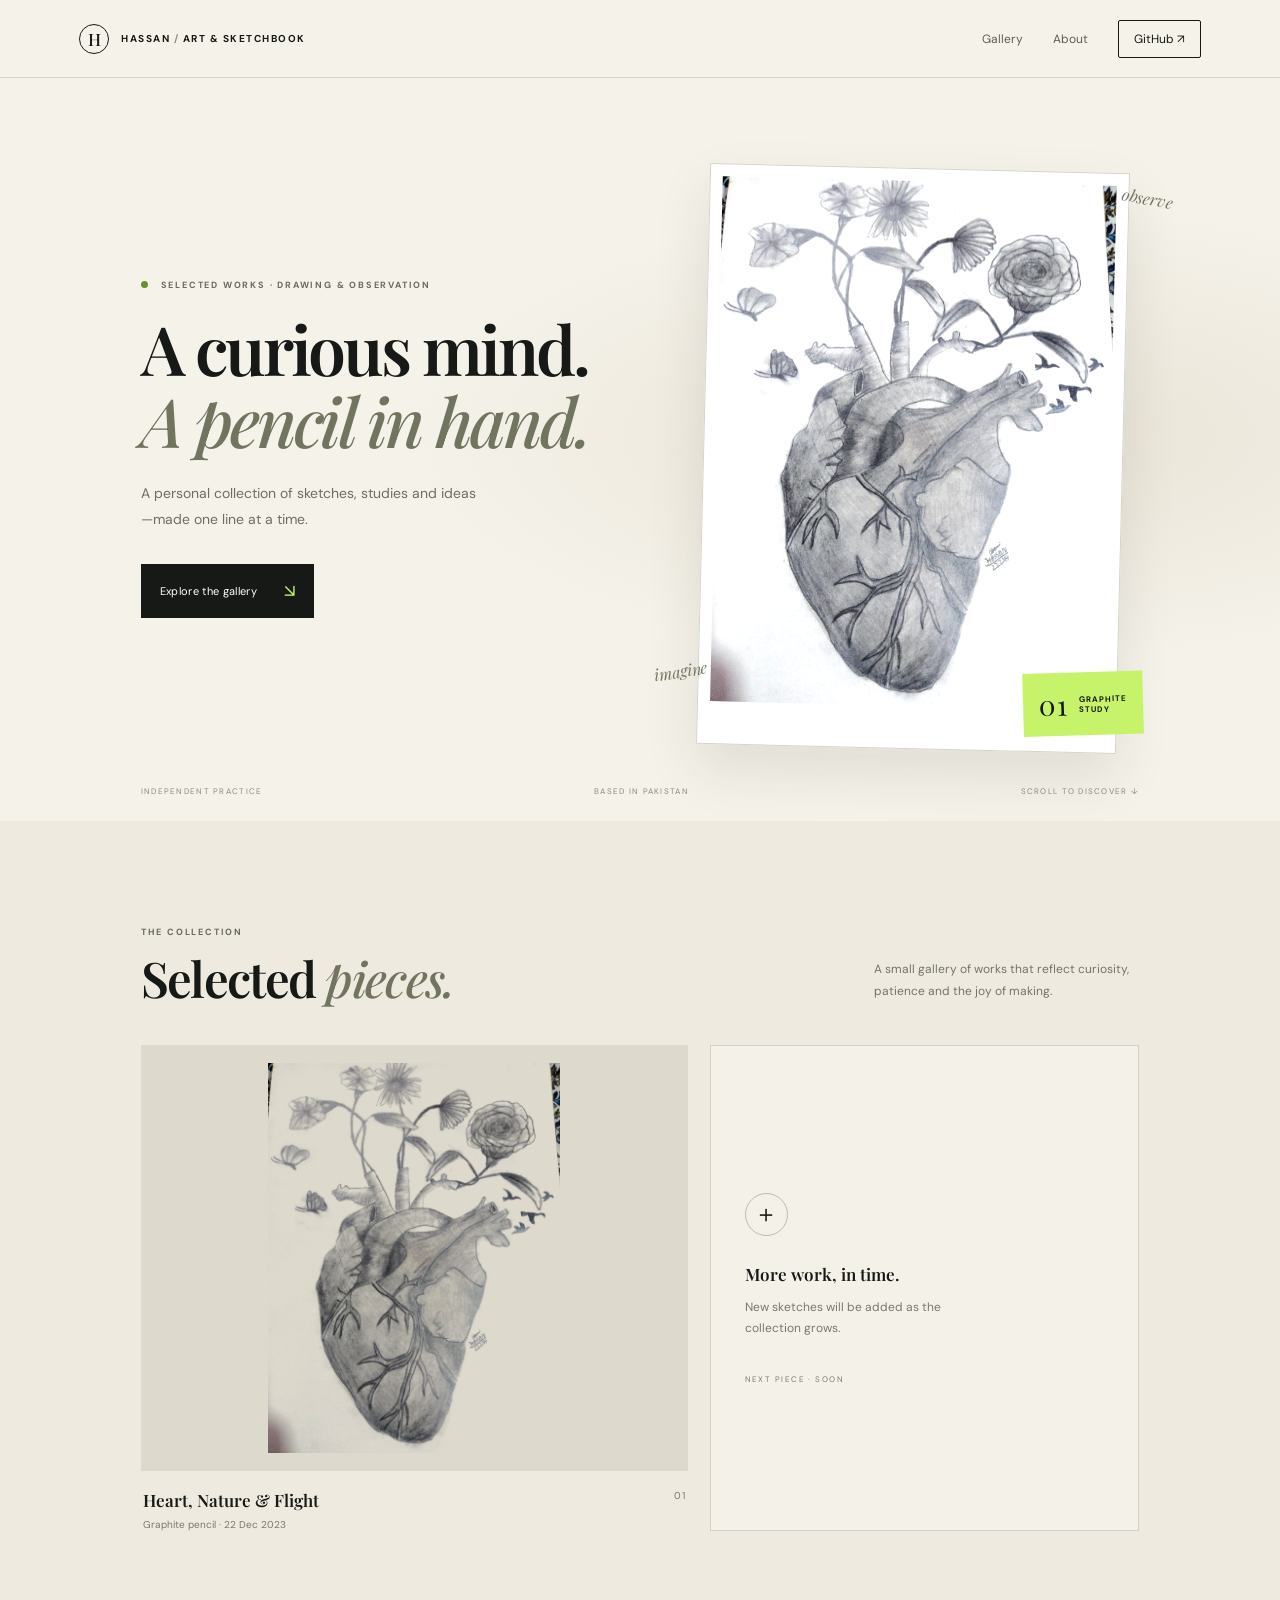
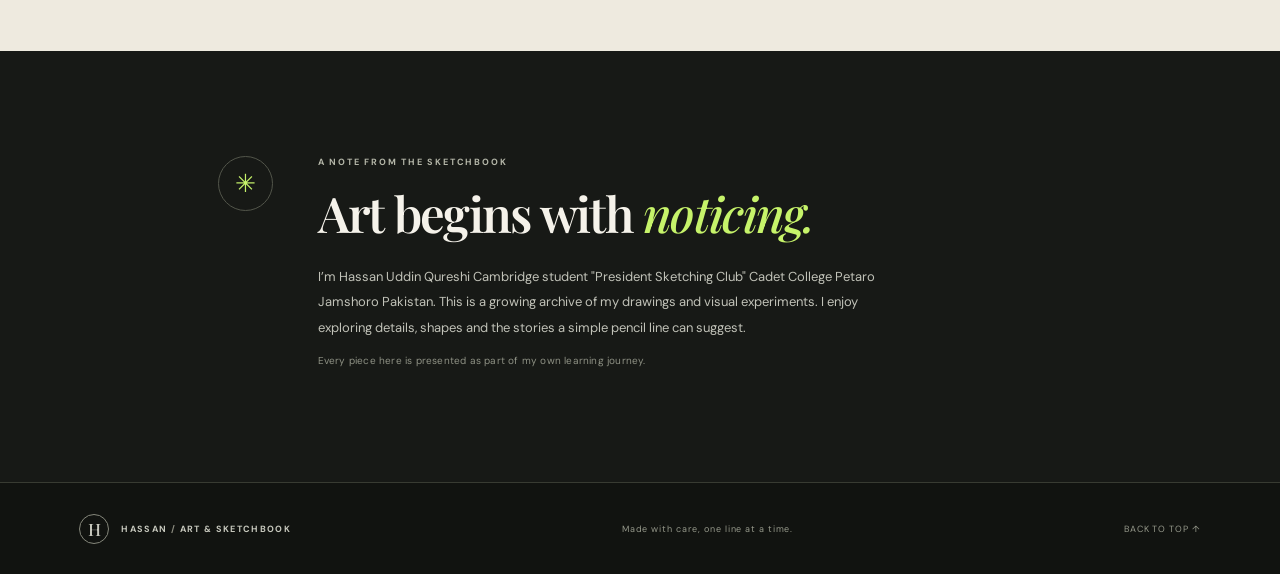
==== index.html @ 7239edcf "Update index.html" ====
<!doctype html>
<html lang="en">
<head>
  <meta charset="utf-8">
  <meta name="viewport" content="width=device-width, initial-scale=1">
  <meta name="theme-color" content="#171916">
  <meta name="description" content="A selected gallery of drawings and visual studies by Hassan Uddin Qureshi.">
  <title>Hassan Uddin Qureshi — Art & Sketchbook</title>
  <link rel="preconnect" href="https://fonts.googleapis.com">
  <link rel="preconnect" href="https://fonts.gstatic.com" crossorigin>
  <link href="https://fonts.googleapis.com/css2?family=DM+Sans:wght@400;500;600;700&family=Playfair+Display:wght@500;600;700&display=swap" rel="stylesheet">
  <link rel="stylesheet" href="style.css">
</head>
<body>
  <header class="topbar">
    <a class="brand" href="#home" aria-label="Hassan Art home"><span class="brand-mark">H</span><span>HASSAN <i> / </i> ART & SKETCHBOOK</span></a>
    <nav><a href="#gallery">Gallery</a><a href="#about">About</a><a class="nav-cta" href="https://github.com/" target="_blank" rel="noreferrer">GitHub ↗</a></nav>
  </header>

  <main id="home">
    <section class="hero">
      <div class="hero-copy">
        <p class="eyebrow"><span class="dot"></span> SELECTED WORKS · DRAWING & OBSERVATION</p>
        <h1>A curious mind.<br><em>A pencil in hand.</em></h1>
        <p class="hero-text">A personal collection of sketches, studies and ideas—made one line at a time.</p>
        <a class="primary-link" href="#gallery">Explore the gallery <span>↘</span></a>
      </div>
      <div class="hero-art" aria-label="Featured pencil artwork">
        <div class="art-frame"><img src="anatomical-heart-floral-study.jpg" alt="Graphite drawing of an anatomical heart surrounded by flowers, butterflies and birds"></div>
        <div class="art-stamp"><span>01</span><span>GRAPHITE<br>STUDY</span></div>
        <span class="scribble scribble-one">observe</span><span class="scribble scribble-two">imagine</span>
      </div>
      <div class="hero-foot"><span>INDEPENDENT PRACTICE</span><span>BASED IN PAKISTAN</span><span>SCROLL TO DISCOVER ↓</span></div>
    </section>

    <section class="gallery-section" id="gallery">
      <div class="section-heading"><div><p class="eyebrow">THE COLLECTION</p><h2>Selected <em>pieces.</em></h2></div><p class="section-note">A small gallery of works that reflect curiosity, patience and the joy of making.</p></div>
      <div class="gallery-grid">
        <button class="art-card featured" data-image="./anatomical-heart-floral-study.jpg" data-title="Heart, Nature & Flight" data-meta="Graphite pencil · 22 December 2023" aria-label="Open Heart, Nature and Flight artwork">
          <span class="card-image"><img src="./anatomical-heart-floral-study.jpg" alt="Anatomical heart with flowers, butterflies and birds, drawn in graphite"><span class="view-mark">↗</span></span>
          <span class="card-caption"><span><strong>Heart, Nature & Flight</strong><small>Graphite pencil · 22 Dec 2023</small></span><span class="card-number">01</span></span>
        </button>
        <div class="coming-card"><span class="plus">＋</span><strong>More work, in time.</strong><p>New sketches will be added as the collection grows.</p><span class="coming-label">NEXT PIECE · SOON</span></div>
      </div>
    </section>

    <section class="about-section" id="about">
      <div class="about-symbol">✳</div>
      <div><p class="eyebrow">A NOTE FROM THE SKETCHBOOK</p><h2>Art begins with <em>noticing.</em></h2><p class="about-text">I’m Hassan Uddin Qureshi Cambridge student "President Sketching Club" Cadet College Petaro Jamshoro Pakistan. This is a growing archive of my drawings and visual experiments. I enjoy exploring details, shapes and the stories a simple pencil line can suggest.</p><p class="about-small">Every piece here is presented as part of my own learning journey.</p></div>
    </section>
  </main>

  <footer><a class="brand footer-brand" href="#home"><span class="brand-mark">H</span><span>HASSAN <i> / </i> ART & SKETCHBOOK</span></a><span>Made with care, one line at a time.</span><a href="#home">BACK TO TOP ↑</a></footer>

  <dialog id="art-modal" aria-label="Artwork preview"><button class="modal-close" aria-label="Close artwork preview">×</button><img id="modal-image" src="" alt=""><div class="modal-caption"><strong id="modal-title"></strong><span id="modal-meta"></span></div></dialog>
  <script>
    const modal = document.querySelector('#art-modal');
    const modalImage = document.querySelector('#modal-image');
    document.querySelectorAll('.art-card[data-image]').forEach(card => card.addEventListener('click', () => {
      modalImage.src = card.dataset.image;
      modalImage.alt = card.querySelector('img').alt;
      document.querySelector('#modal-title').textContent = card.dataset.title;
      document.querySelector('#modal-meta').textContent = card.dataset.meta;
      modal.showModal();
    }));
    document.querySelector('.modal-close').addEventListener('click', () => modal.close());
    modal.addEventListener('click', e => { if (e.target === modal) modal.close(); });
  </script>
</body>
</html>
---- style.css ----
:root{--ink:#171916;--paper:#f5f2ea;--paper2:#e9e4d8;--muted:#77786f;--line:#d7d2c6;--accent:#c6f36a;--serif:'Playfair Display',Georgia,serif;--sans:'DM Sans',Arial,sans-serif}
*{box-sizing:border-box}html{scroll-behavior:smooth}body{margin:0;background:var(--paper);color:var(--ink);font-family:var(--sans);-webkit-font-smoothing:antialiased}a{color:inherit;text-decoration:none}.topbar{height:78px;padding:0 6.2vw;display:flex;align-items:center;justify-content:space-between;border-bottom:1px solid var(--line)}.brand{display:flex;align-items:center;gap:12px;font-size:10px;letter-spacing:.15em;font-weight:700}.brand i{font-style:normal;color:#8d8d80}.brand-mark{width:30px;height:30px;display:grid;place-items:center;border:1px solid var(--ink);border-radius:50%;font-family:var(--serif);font-size:17px;font-weight:500;letter-spacing:0}.topbar nav{display:flex;align-items:center;gap:30px;font-size:12px}.topbar nav a:not(.nav-cta){color:#5d5f56}.nav-cta{border:1px solid var(--ink);padding:10px 15px;border-radius:2px}.hero{position:relative;min-height:630px;padding:90px 11vw 72px;display:grid;grid-template-columns:1.03fr .97fr;align-items:center;gap:5vw;overflow:hidden;background:radial-gradient(ellipse at 78% 48%,#e8e3d5 0,transparent 42%)}.hero-copy{position:relative;z-index:2;padding-bottom:20px}.eyebrow{font-size:9px;letter-spacing:.2em;font-weight:700;color:#686b5e;margin:0 0 22px}.dot{display:inline-block;width:7px;height:7px;border-radius:50%;background:#6c8d32;margin-right:9px}.hero h1{font:600 clamp(43px,5.3vw,76px)/1.06 var(--serif);letter-spacing:-.045em;margin:0 0 24px}.hero h1 em,.section-heading h2 em,.about-section h2 em{font-weight:500;color:#71745f}.hero-text{font-size:14px;line-height:1.85;color:#6d6e65;max-width:340px;margin:0 0 32px}.primary-link{display:inline-flex;align-items:center;gap:27px;background:var(--ink);color:#fff;padding:15px 19px;font-size:11px;letter-spacing:.03em}.primary-link span{color:var(--accent);font-size:18px}.hero-art{position:relative;max-width:420px;width:100%;justify-self:center;transform:rotate(1.4deg)}.art-frame{background:#fff;padding:12px 12px 42px;box-shadow:0 24px 55px #27271c1a;border:1px solid #d8d3c7}.art-frame img{display:block;width:100%;height:400px;object-fit:cover;object-position:center 47%;filter:contrast(1.03)}.art-stamp{position:absolute;right:-26px;bottom:18px;display:flex;align-items:center;gap:11px;background:var(--accent);padding:13px 16px;transform:rotate(-3deg);font-size:8px;letter-spacing:.12em;font-weight:700}.art-stamp span:first-child{font:28px var(--serif)}.scribble{position:absolute;font:italic 16px var(--serif);color:#737663}.scribble-one{top:14px;right:-44px;transform:rotate(9deg)}.scribble-two{bottom:62px;left:-44px;transform:rotate(-10deg)}.hero-foot{position:absolute;bottom:25px;left:11vw;right:11vw;display:flex;justify-content:space-between;color:#88897f;font-size:8px;letter-spacing:.16em}.gallery-section{padding:105px 11vw 120px;background:#eeeadf}.section-heading{display:flex;justify-content:space-between;align-items:end;margin-bottom:40px}.section-heading .eyebrow{margin-bottom:13px}.section-heading h2,.about-section h2{font:600 clamp(34px,4vw,49px)/1.1 var(--serif);letter-spacing:-.035em;margin:0}.section-note{max-width:265px;color:#73746a;font-size:12px;line-height:1.8;margin:0 0 3px}.gallery-grid{display:grid;grid-template-columns:minmax(0,1.12fr) minmax(220px,.88fr);gap:22px}.art-card{border:0;padding:0;text-align:left;background:transparent;cursor:pointer;color:inherit;font:inherit;min-width:0}.card-image{position:relative;display:block;background:#ded9cd;padding:18px;overflow:hidden}.card-image img{display:block;width:100%;height:390px;object-fit:contain;mix-blend-mode:multiply;transition:transform .45s ease}.art-card:hover .card-image img{transform:scale(1.025)}.view-mark{position:absolute;right:27px;top:27px;width:35px;height:35px;border-radius:50%;display:grid;place-items:center;background:var(--accent);font-size:18px;opacity:0;transform:translateY(5px);transition:.25s}.art-card:hover .view-mark,.art-card:focus-visible .view-mark{opacity:1;transform:none}.card-caption{display:flex;justify-content:space-between;align-items:start;padding:18px 2px 0}.card-caption strong,.coming-card strong{font:600 17px var(--serif);display:block}.card-caption small{display:block;color:#77786f;font-size:10px;margin-top:7px}.card-number{font-size:10px;color:#77786f;letter-spacing:.1em}.coming-card{border:1px solid #d5d0c4;min-height:100%;padding:34px;display:flex;flex-direction:column;align-items:flex-start;justify-content:center;background:#f4f1e9}.plus{font-size:24px;width:43px;height:43px;display:grid;place-items:center;border:1px solid #bcbcae;border-radius:50%;margin-bottom:27px}.coming-card p{font-size:12px;line-height:1.8;color:#77786f;max-width:210px}.coming-label{font-size:8px;letter-spacing:.18em;color:#7a7d68;margin-top:22px}.about-section{padding:105px 17vw;display:grid;grid-template-columns:75px 1fr;gap:25px;align-items:start;background:var(--ink);color:var(--paper)}.about-symbol{width:55px;height:55px;display:grid;place-items:center;border:1px solid #52554a;border-radius:50%;color:var(--accent);font-size:25px}.about-section .eyebrow{color:#b4b6a8;margin-bottom:18px}.about-section h2 em{color:var(--accent)}.about-text{max-width:570px;color:#c1c2b8;font-size:13px;line-height:1.95;margin:24px 0 14px}.about-small{font-size:10px;color:#8f9285;letter-spacing:.02em}footer{min-height:92px;padding:24px 6.2vw;display:flex;justify-content:space-between;align-items:center;gap:18px;background:#111310;color:#c7c8bd;border-top:1px solid #383b32}footer .brand{font-size:9px}footer .brand-mark{border-color:#85877b}footer>span,footer>a:last-child{font-size:9px;color:#96998b;letter-spacing:.1em}dialog{border:0;padding:18px;background:var(--paper);width:min(90vw,750px);max-height:90vh;box-shadow:0 25px 90px #0006}dialog::backdrop{background:#10120fdd}dialog img{display:block;max-height:70vh;max-width:100%;margin:auto;object-fit:contain}.modal-close{position:sticky;top:0;float:right;border:0;background:var(--accent);width:35px;height:35px;font-size:23px;cursor:pointer}.modal-caption{display:flex;justify-content:space-between;gap:20px;padding:15px 2px 0;font-size:11px}.modal-caption span{color:var(--muted)}
@media(max-width:760px){.topbar{height:68px;padding:0 5vw}.brand{font-size:8px;gap:8px}.brand-mark{width:27px;height:27px}.topbar nav{gap:14px;font-size:11px}.topbar nav a:first-child{display:none}.nav-cta{padding:8px 10px}.hero{padding:62px 7vw 78px;grid-template-columns:1fr;gap:46px}.hero-copy{padding:0}.hero h1{font-size:clamp(44px,12vw,65px)}.hero-art{max-width:370px;width:85%;margin-bottom:15px}.art-frame img{height:350px}.hero-foot{left:7vw;right:7vw;bottom:22px;font-size:7px;gap:12px}.hero-foot span:nth-child(2){display:none}.gallery-section{padding:72px 7vw 80px}.section-heading{display:block}.section-note{margin-top:20px}.gallery-grid{grid-template-columns:1fr}.card-image img{height:340px}.coming-card{min-height:210px;padding:28px}.about-section{padding:75px 8vw;grid-template-columns:1fr;gap:20px}.about-symbol{width:45px;height:45px}footer{padding:25px 6vw;flex-wrap:wrap}footer>span{order:3;width:100%}.modal-caption{flex-direction:column;gap:6px}}@media(prefers-reduced-motion:reduce){html{scroll-behavior:auto}*,*::before,*::after{transition:none!important}}
.art-frame {
  width: 100%;
  height: auto !important;       
  aspect-ratio: auto !important; 
  overflow: hidden;
}

.art-frame img {
  width: 100%;
  height: auto !important;       
  display: block;
  object-fit: normal !important; 
}
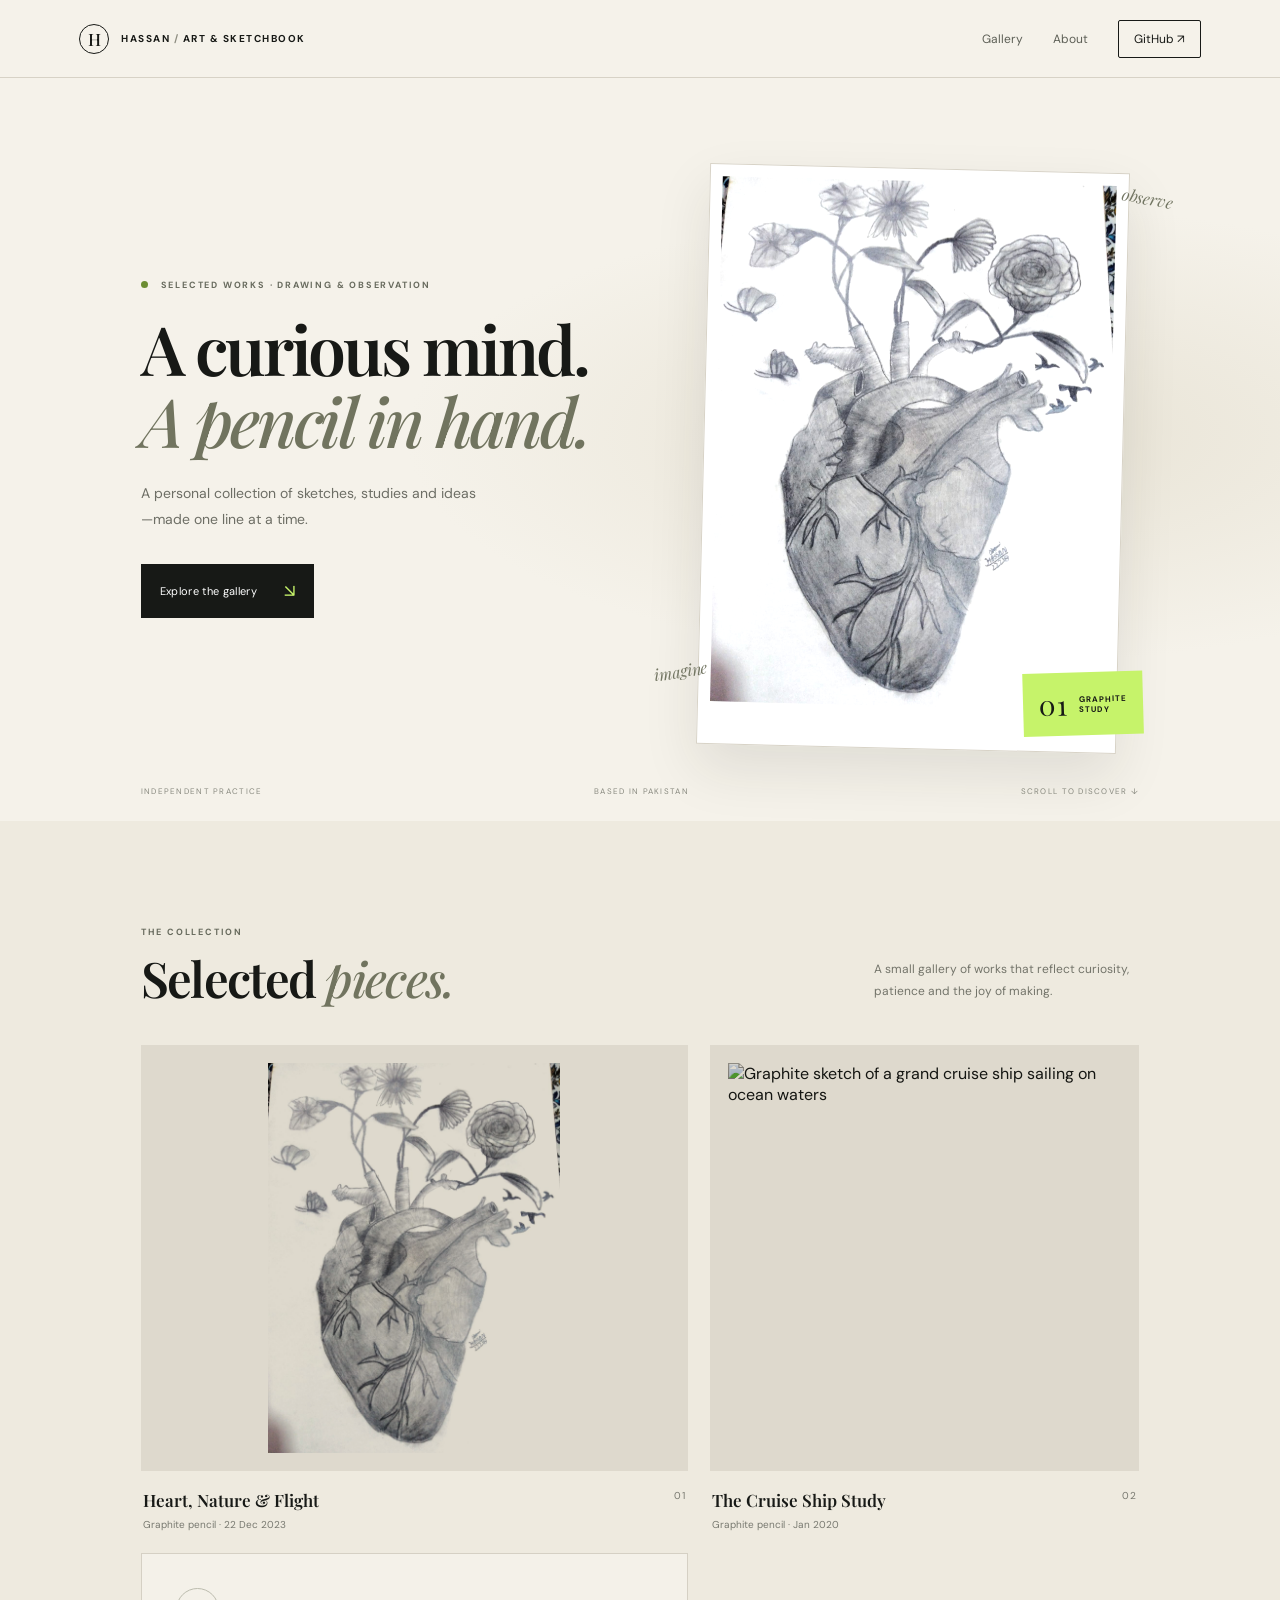
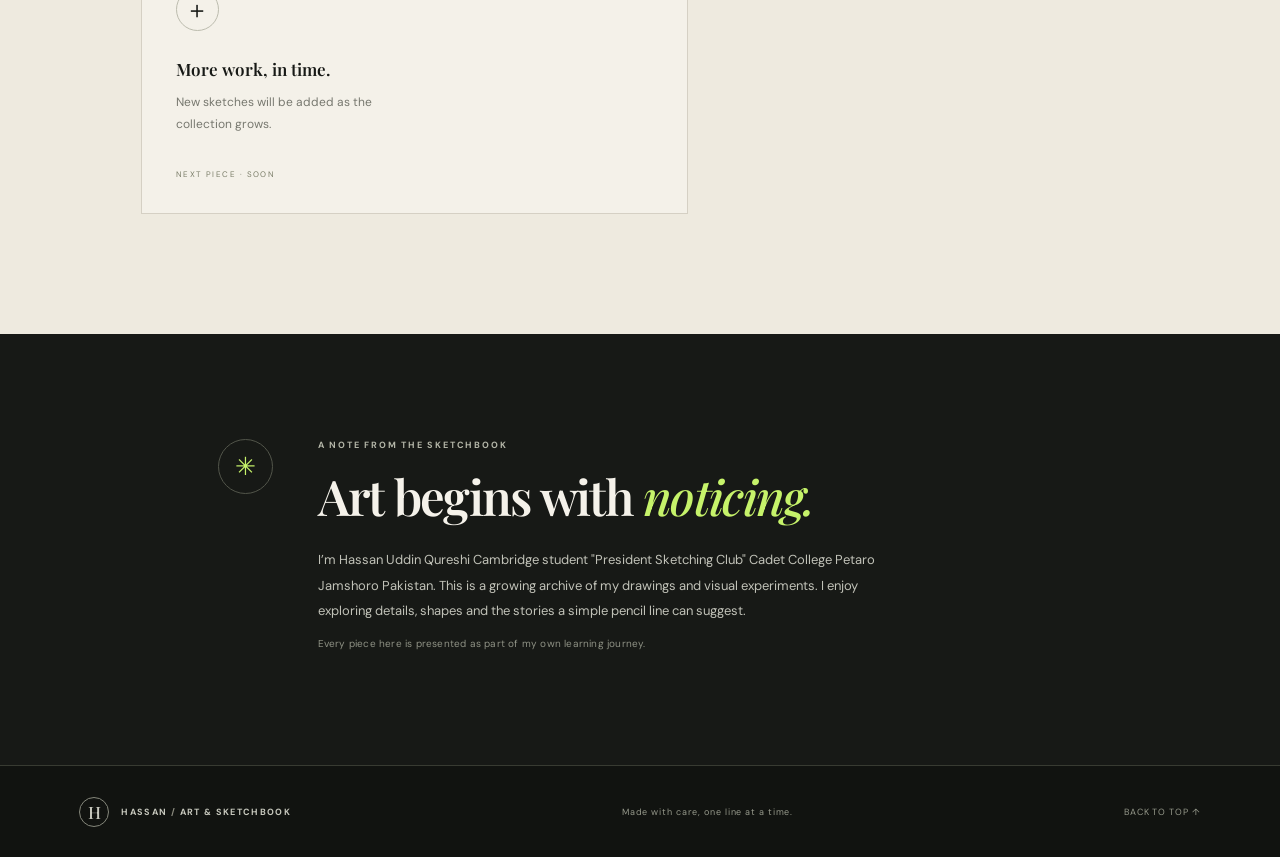
==== commit 415b32ad: "Update index.html" ====
--- a/index.html
+++ b/index.html
@@ -40,8 +40,12 @@
           <span class="card-image"><img src="./anatomical-heart-floral-study.jpg" alt="Anatomical heart with flowers, butterflies and birds, drawn in graphite"><span class="view-mark">↗</span></span>
           <span class="card-caption"><span><strong>Heart, Nature & Flight</strong><small>Graphite pencil · 22 Dec 2023</small></span><span class="card-number">01</span></span>
         </button>
-        <div class="coming-card"><span class="plus">＋</span><strong>More work, in time.</strong><p>New sketches will be added as the collection grows.</p><span class="coming-label">NEXT PIECE · SOON</span></div>
-      </div>
+  <button class="art-card featured" data-image="./cruise-ship-study.jpg" data-title="The Cruise Ship Study" data-meta="Graphite pencil · Jan 2020" aria-label="Open Cruise Ship Study artwork">
+  <span class="card-image"><img src="./cruise-ship-study.jpg" alt="Graphite sketch of a grand cruise ship sailing on ocean waters"><span class="view-mark">↗</span></span>
+  <span class="card-caption"><span><strong>The Cruise Ship Study</strong><small>Graphite pencil · Jan 2020</small></span><span class="card-number">02</span></span>
+</button>
+
+<div class="coming-card"><span class="plus">＋</span><strong>More work, in time.</strong><p>New sketches will be added as the collection grows.</p><span class="coming-label">NEXT PIECE · SOON</span></div>
     </section>
 
     <section class="about-section" id="about">
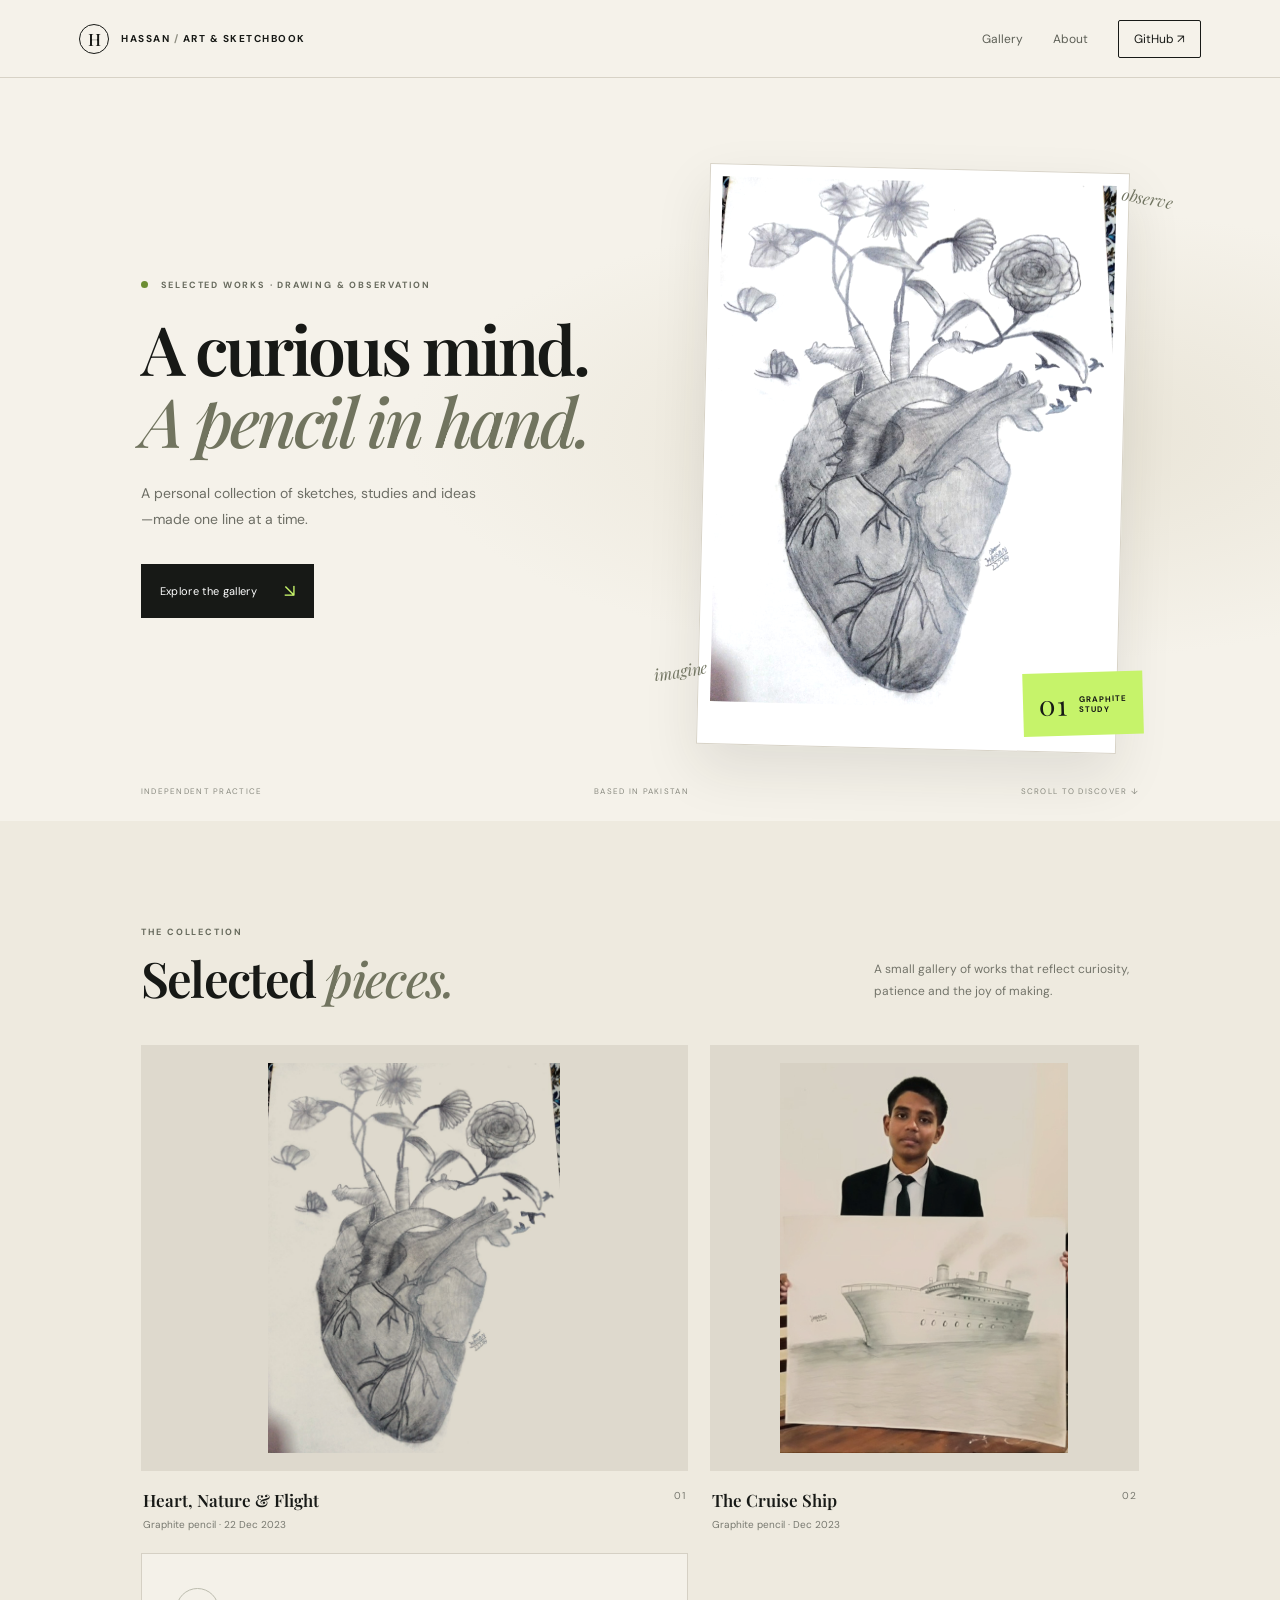
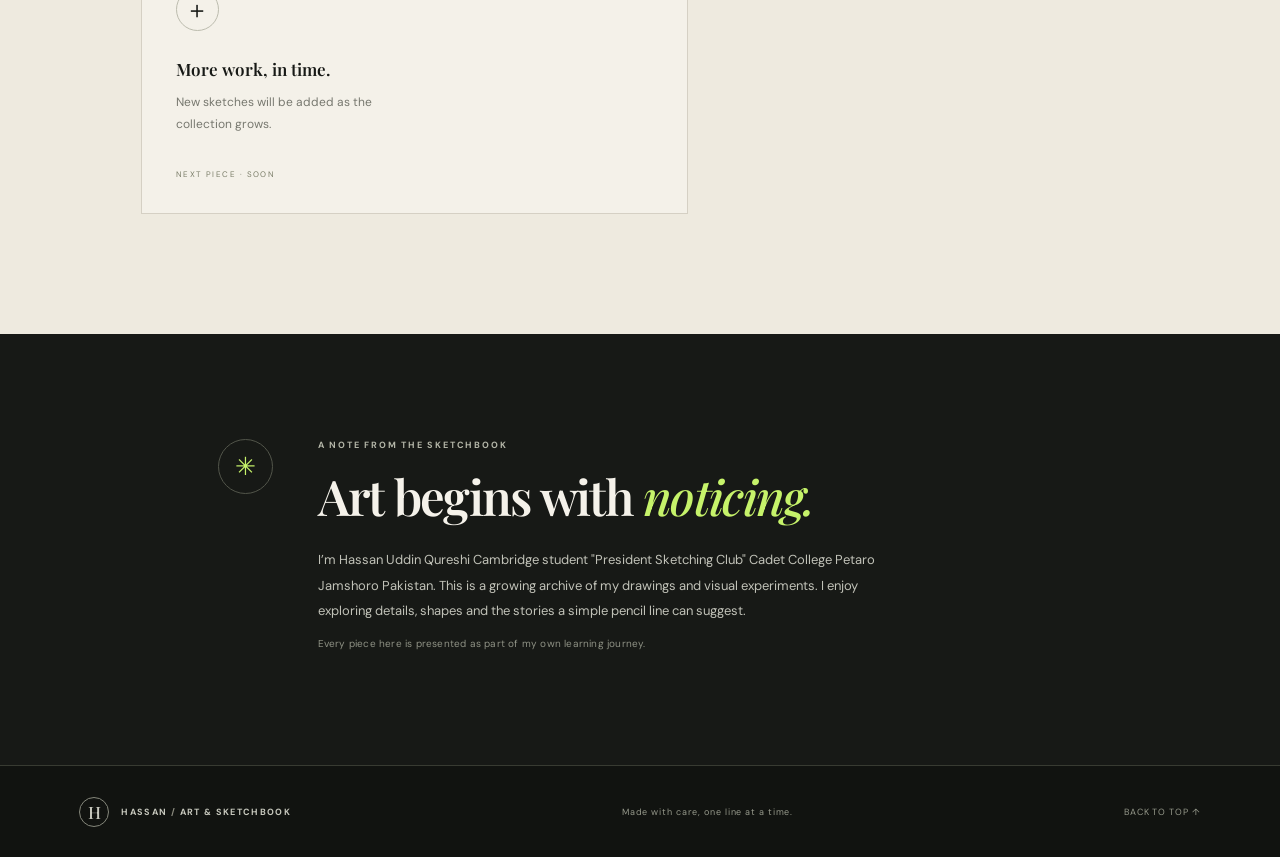
==== commit cd9f8dc1: "Update index.html" ====
--- a/index.html
+++ b/index.html
@@ -40,9 +40,9 @@
           <span class="card-image"><img src="./anatomical-heart-floral-study.jpg" alt="Anatomical heart with flowers, butterflies and birds, drawn in graphite"><span class="view-mark">↗</span></span>
           <span class="card-caption"><span><strong>Heart, Nature & Flight</strong><small>Graphite pencil · 22 Dec 2023</small></span><span class="card-number">01</span></span>
         </button>
-  <button class="art-card featured" data-image="./cruise-ship-study.jpg" data-title="The Cruise Ship Study" data-meta="Graphite pencil · Jan 2020" aria-label="Open Cruise Ship Study artwork">
-  <span class="card-image"><img src="./cruise-ship-study.jpg" alt="Graphite sketch of a grand cruise ship sailing on ocean waters"><span class="view-mark">↗</span></span>
-  <span class="card-caption"><span><strong>The Cruise Ship Study</strong><small>Graphite pencil · Jan 2020</small></span><span class="card-number">02</span></span>
+  <button class="art-card featured" data-image="./cruise-ship-study.jpeg" data-title="The Cruise Ship " data-meta="Graphite pencil · Dec 2023" aria-label="Open Cruise Ship Study artwork">
+  <span class="card-image"><img src="./cruise-ship-study.jpeg" alt="Graphite sketch of a grand cruise ship sailing on ocean waters"><span class="view-mark">↗</span></span>
+  <span class="card-caption"><span><strong>The Cruise Ship </strong><small>Graphite pencil · Dec 2023</small></span><span class="card-number">02</span></span>
 </button>
 
 <div class="coming-card"><span class="plus">＋</span><strong>More work, in time.</strong><p>New sketches will be added as the collection grows.</p><span class="coming-label">NEXT PIECE · SOON</span></div>
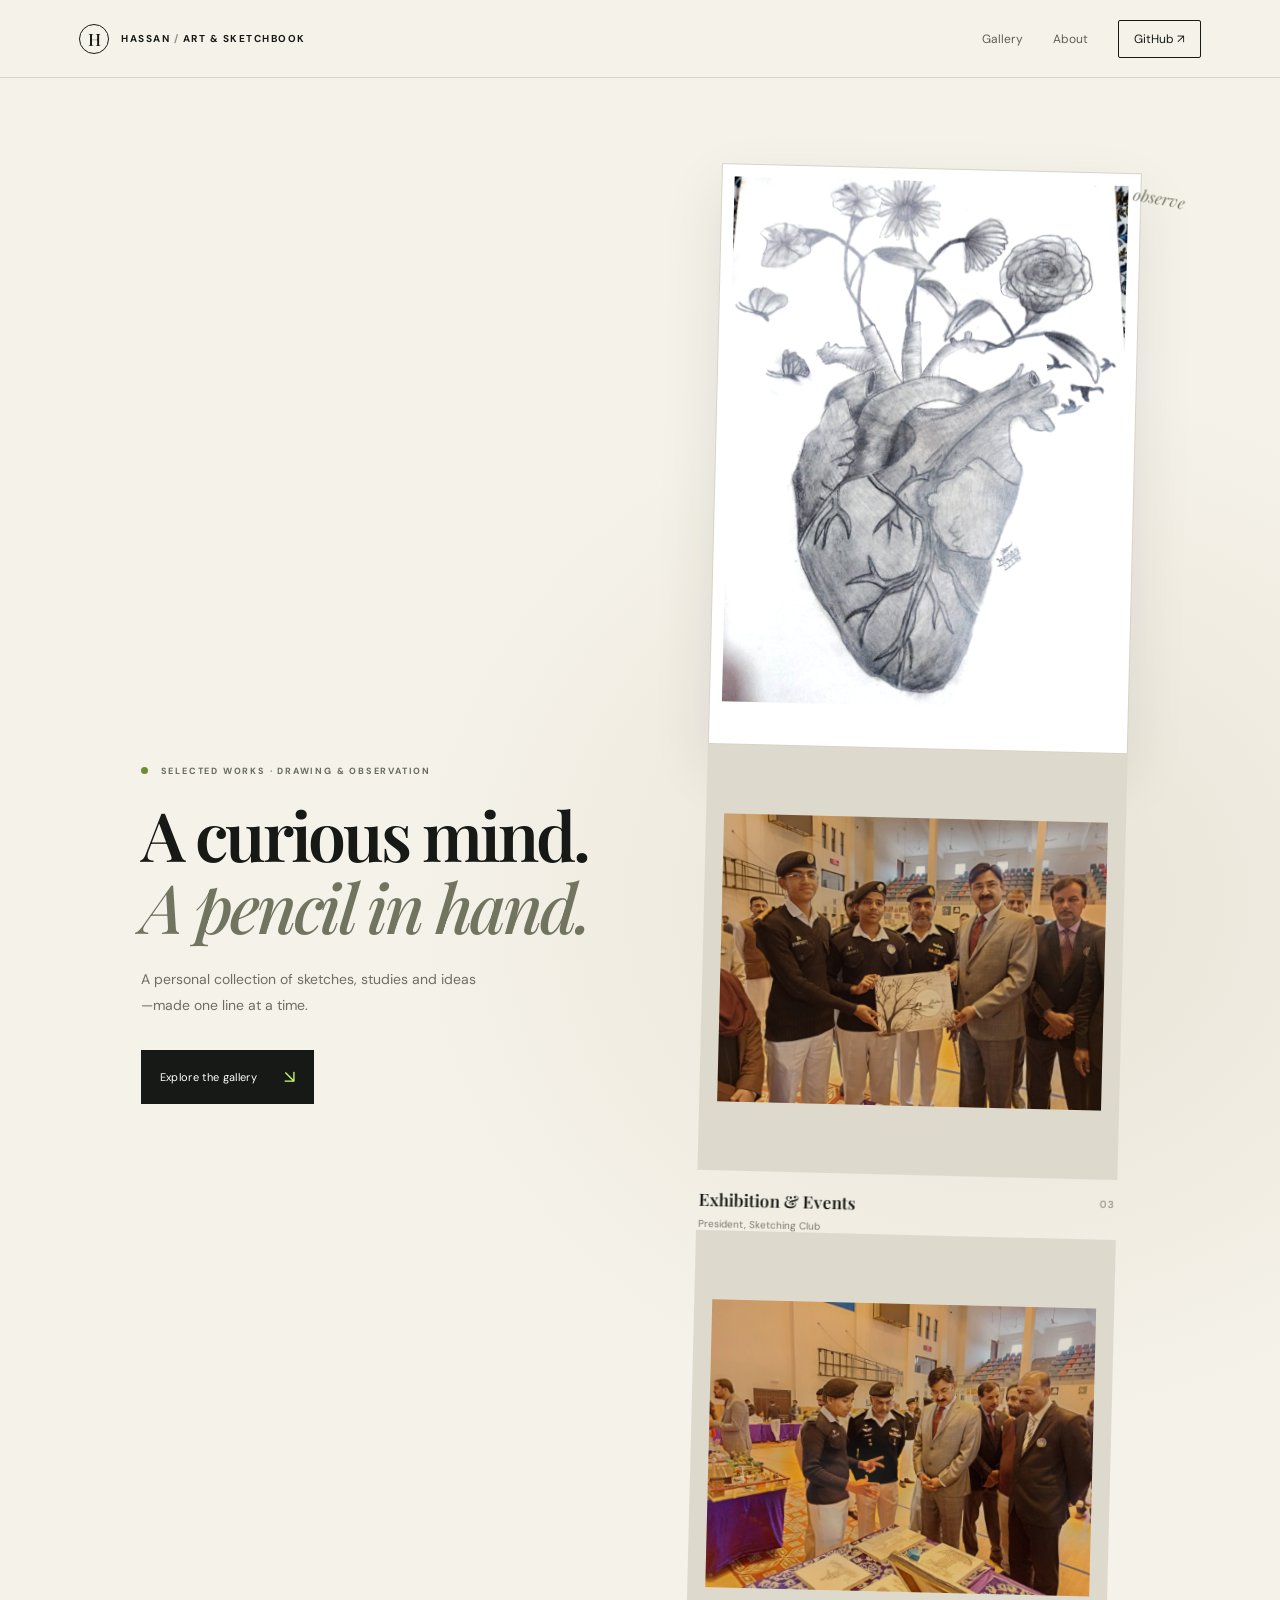
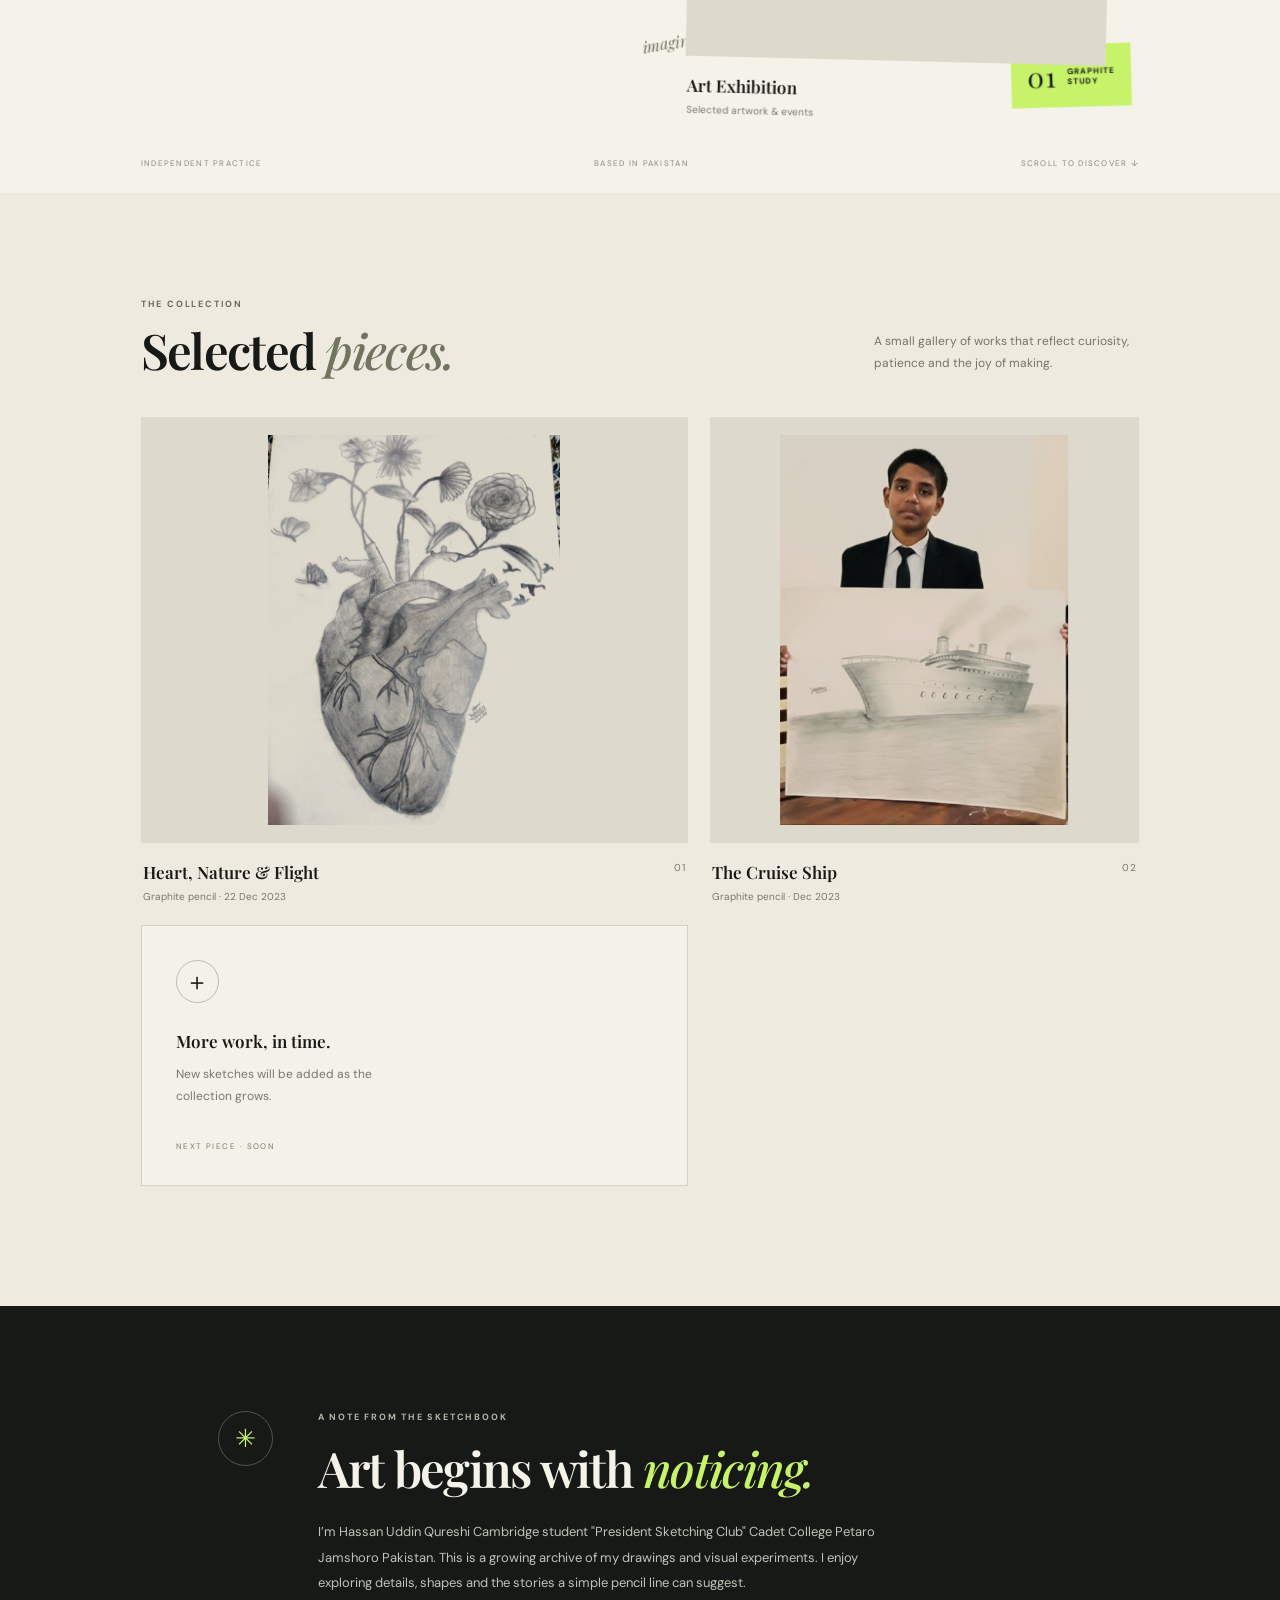
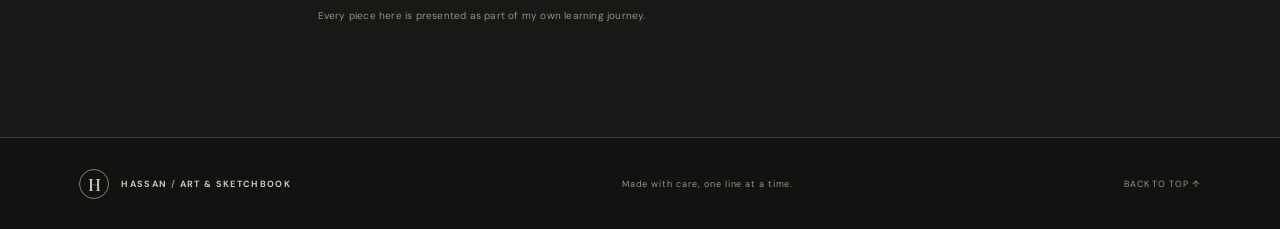
==== commit 6b396b02: "Update index.html" ====
--- a/index.html
+++ b/index.html
@@ -29,6 +29,43 @@
         <div class="art-frame"><img src="anatomical-heart-floral-study.jpg" alt="Graphite drawing of an anatomical heart surrounded by flowers, butterflies and birds"></div>
         <div class="art-stamp"><span>01</span><span>GRAPHITE<br>STUDY</span></div>
         <span class="scribble scribble-one">observe</span><span class="scribble scribble-two">imagine</span>
+        
+<button class="art-card"
+  data-image="./exhibition1.jpg"
+  data-title="Exhibition & Events"
+  data-meta="President, Sketching Club">
+  <span class="card-image">
+    <img src="./exhibition1.jpg"
+      alt="Artwork from Hassan's sketching exhibition or event">
+    <span class="view-mark">↗</span>
+  </span>
+  <span class="card-caption">
+    <span>
+      <strong>Exhibition & Events</strong>
+      <small>President, Sketching Club</small>
+    </span>
+    <span class="card-number">03</span>
+  </span>
+</button>
+
+<button class="art-card"
+  data-image="./exhibition2.jpg"
+  data-title="Art Exhibition"
+  data-meta="Selected artwork and events">
+  <span class="card-image">
+    <img src="./exhibition2.jpg"
+      alt="Artwork from Hassan's art portfolio">
+    <span class="view-mark">↗</span>
+  </span>
+  <span class="card-caption">
+    <span>
+      <strong>Art Exhibition</strong>
+      <small>Selected artwork & events</small>
+    </span>
+    <span class="card-number">04</span>
+  </span>
+</button>
+
       </div>
       <div class="hero-foot"><span>INDEPENDENT PRACTICE</span><span>BASED IN PAKISTAN</span><span>SCROLL TO DISCOVER ↓</span></div>
     </section>
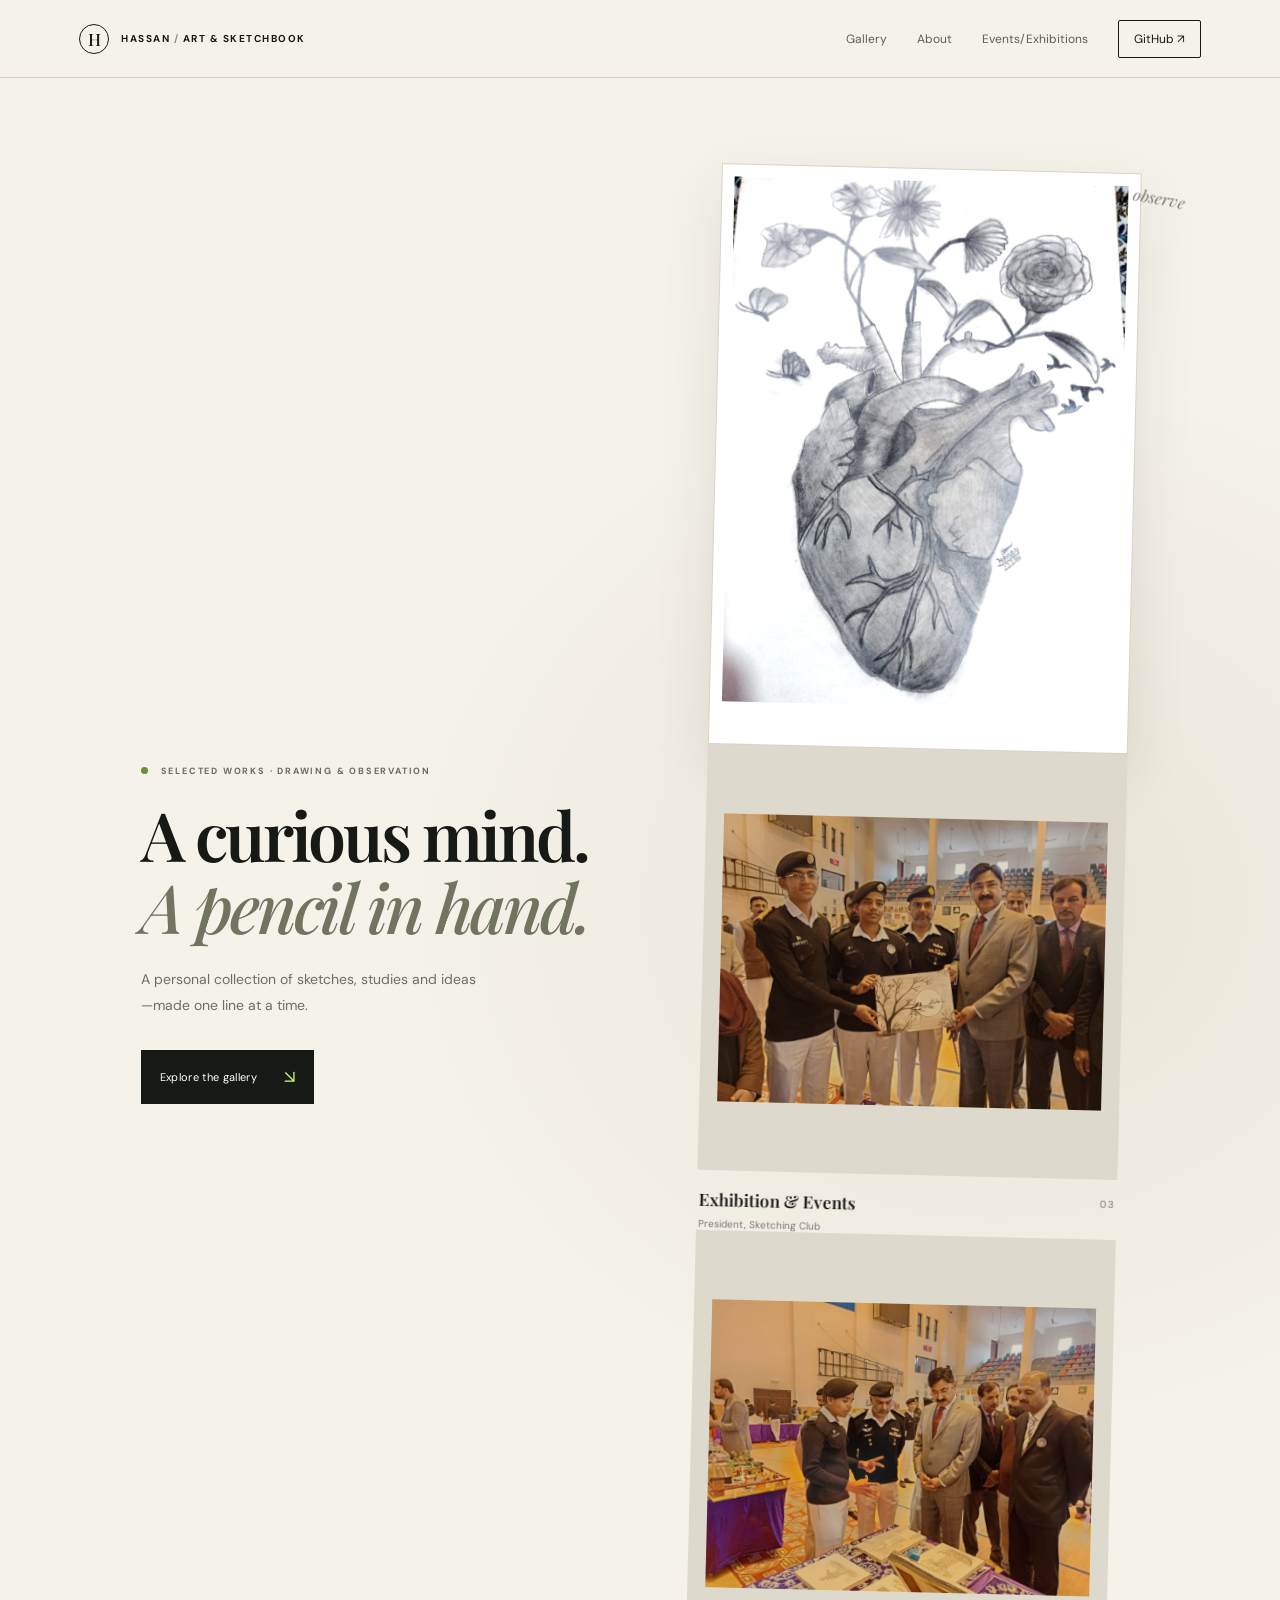
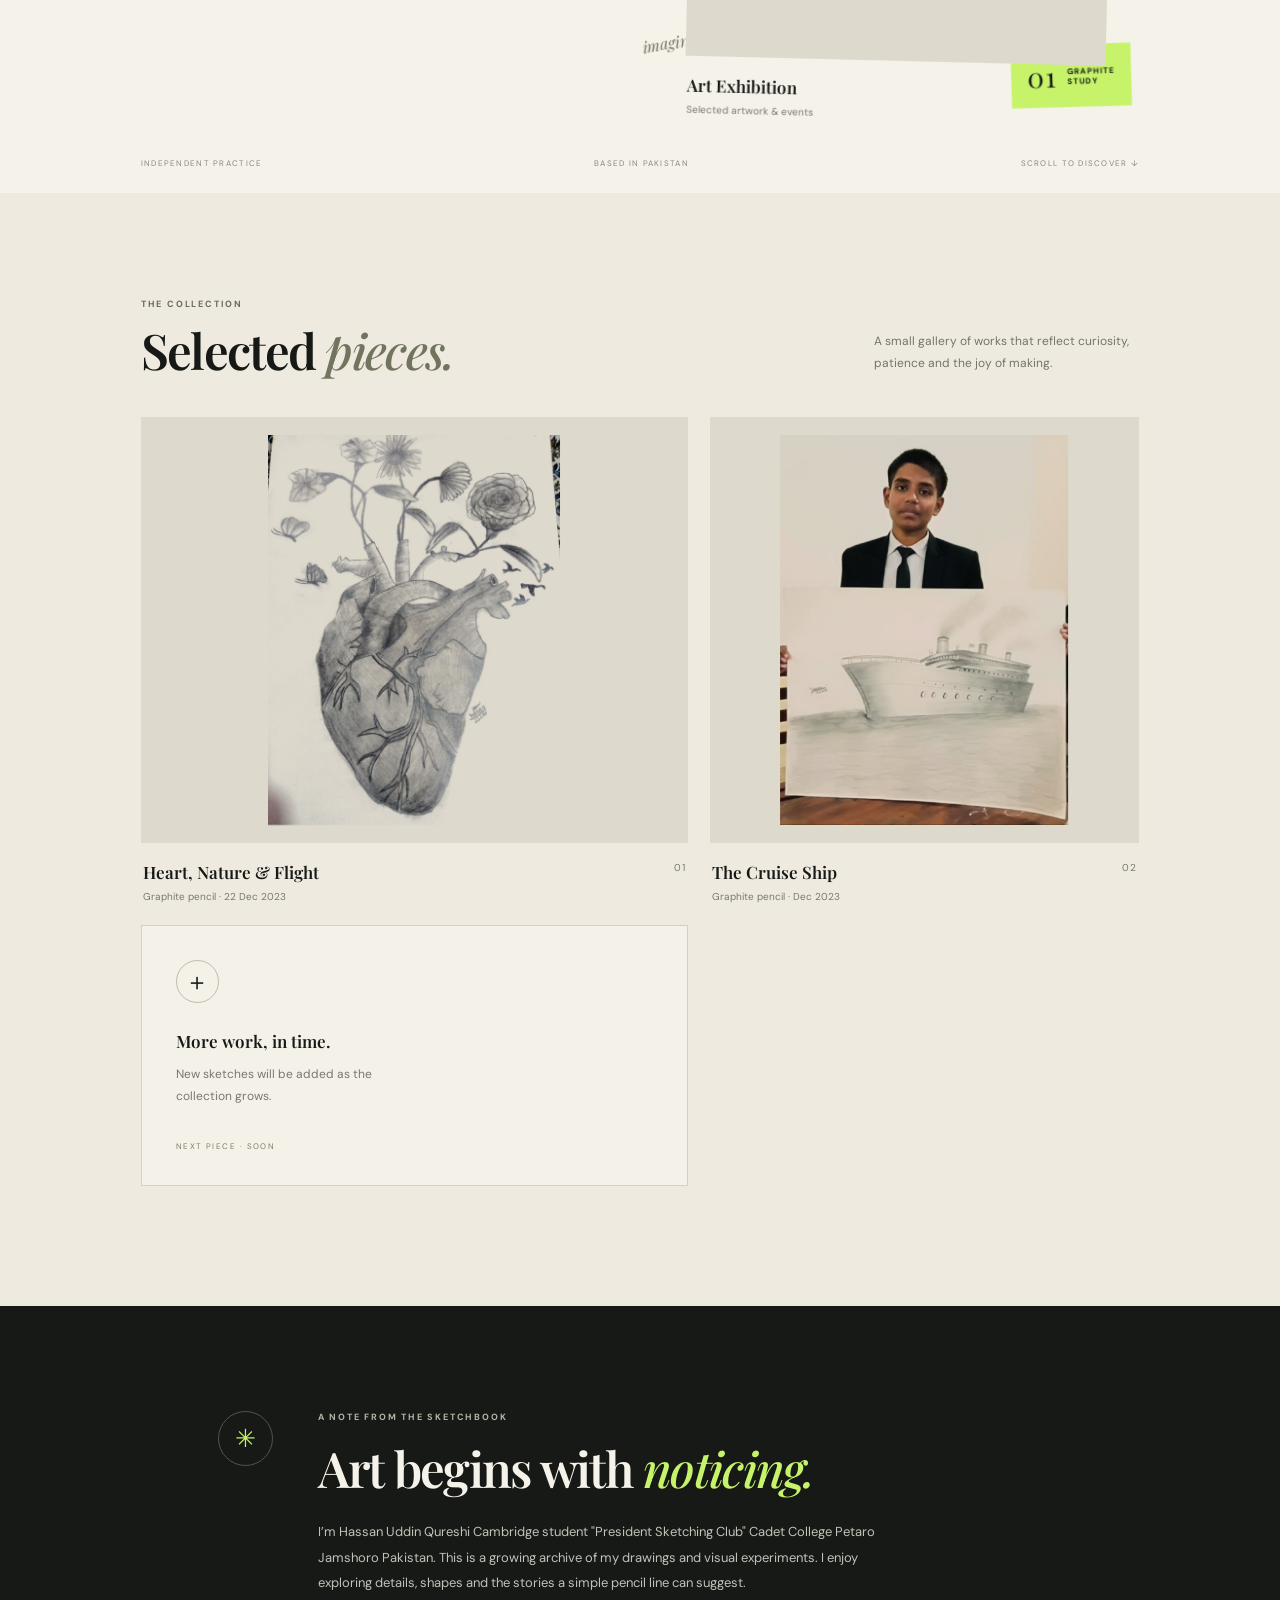
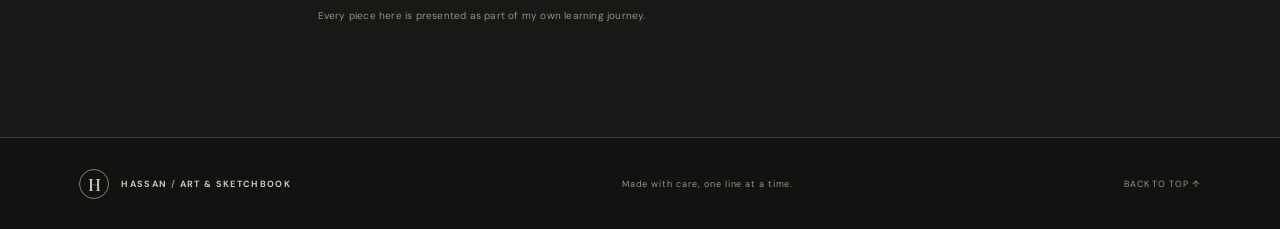
==== commit f81b751b: "Update index.html" ====
--- a/index.html
+++ b/index.html
@@ -14,8 +14,7 @@
 <body>
   <header class="topbar">
     <a class="brand" href="#home" aria-label="Hassan Art home"><span class="brand-mark">H</span><span>HASSAN <i> / </i> ART & SKETCHBOOK</span></a>
-    <nav><a href="#gallery">Gallery</a><a href="#about">About</a><a class="nav-cta" href="https://github.com/" target="_blank" rel="noreferrer">GitHub ↗</a></nav>
-  </header>
+    <nav><a href="#gallery">Gallery</a><a href="#about">About</a><a href="#events">Events/Exhibitions</a><a class="nav-cta" href="https://github.com/" target="_blank" rel="noreferrer">GitHub ↗</a></nav>  </header>
 
   <main id="home">
     <section class="hero">
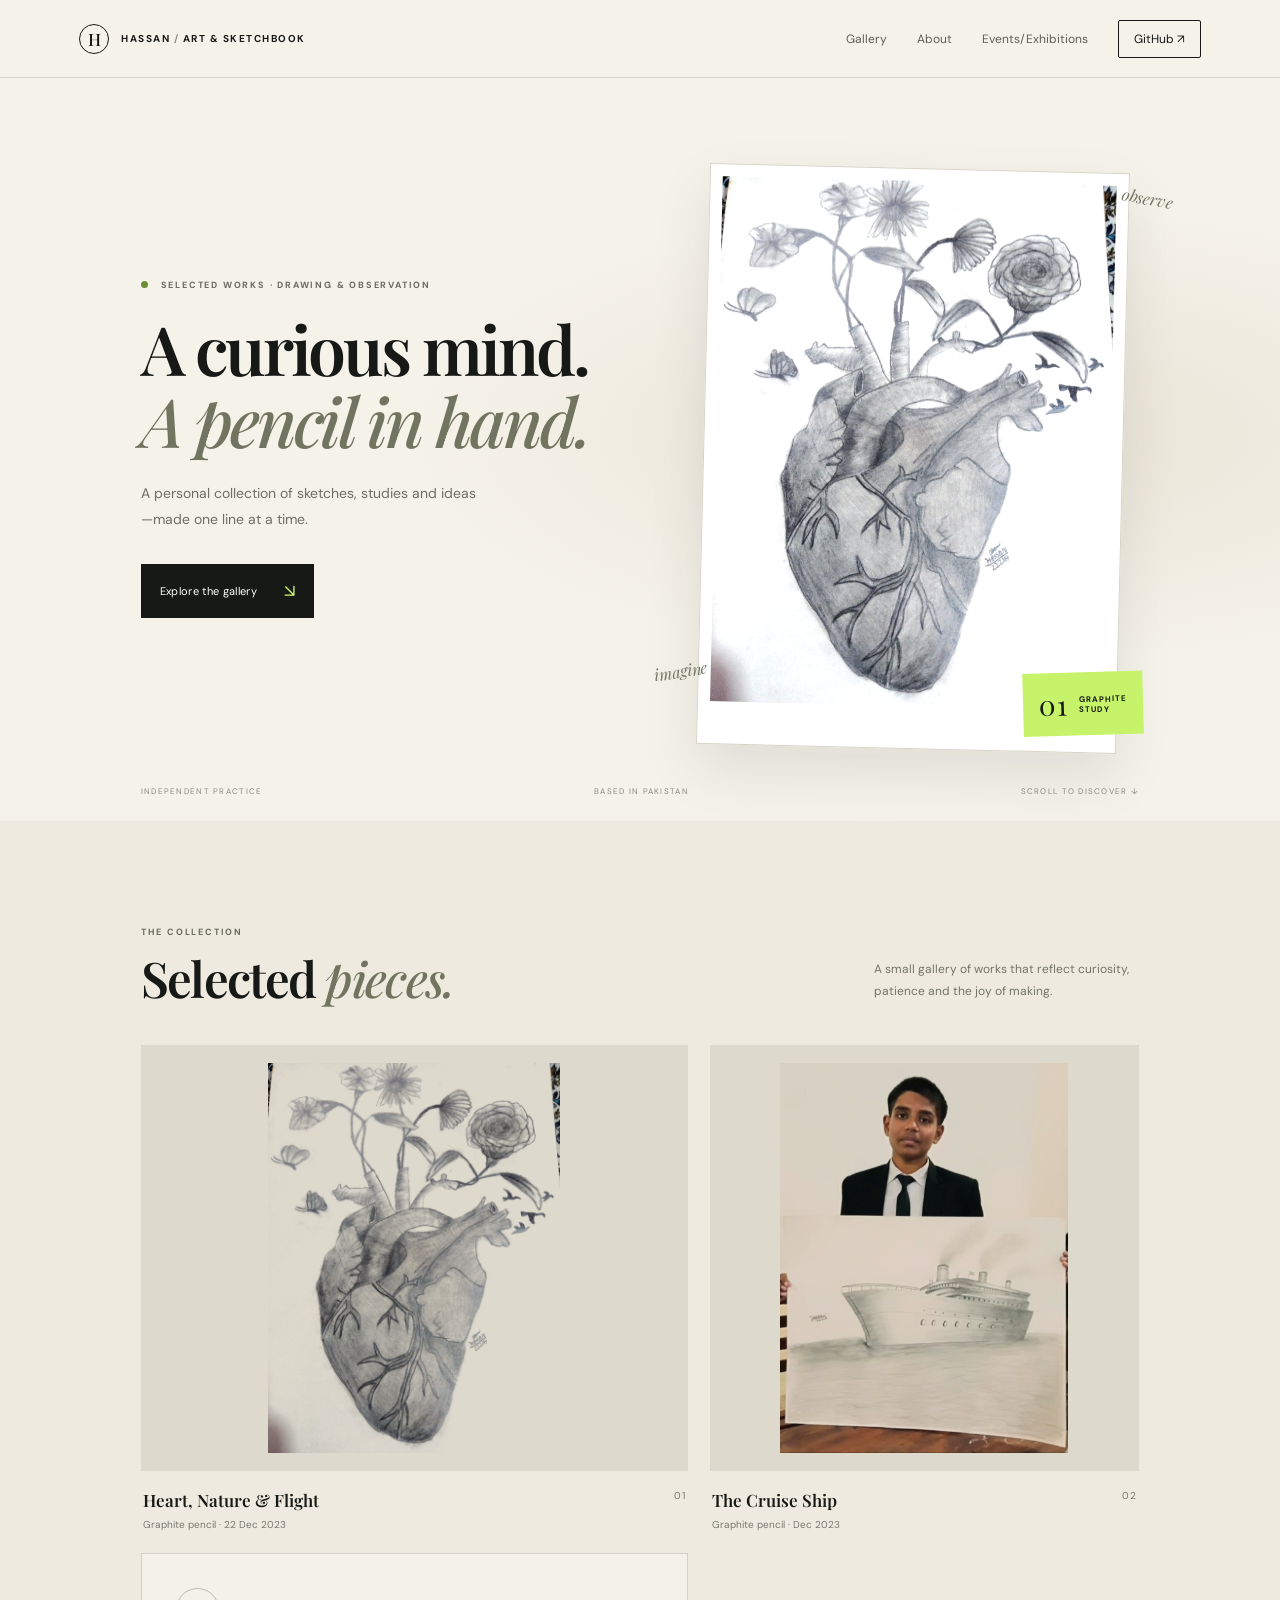
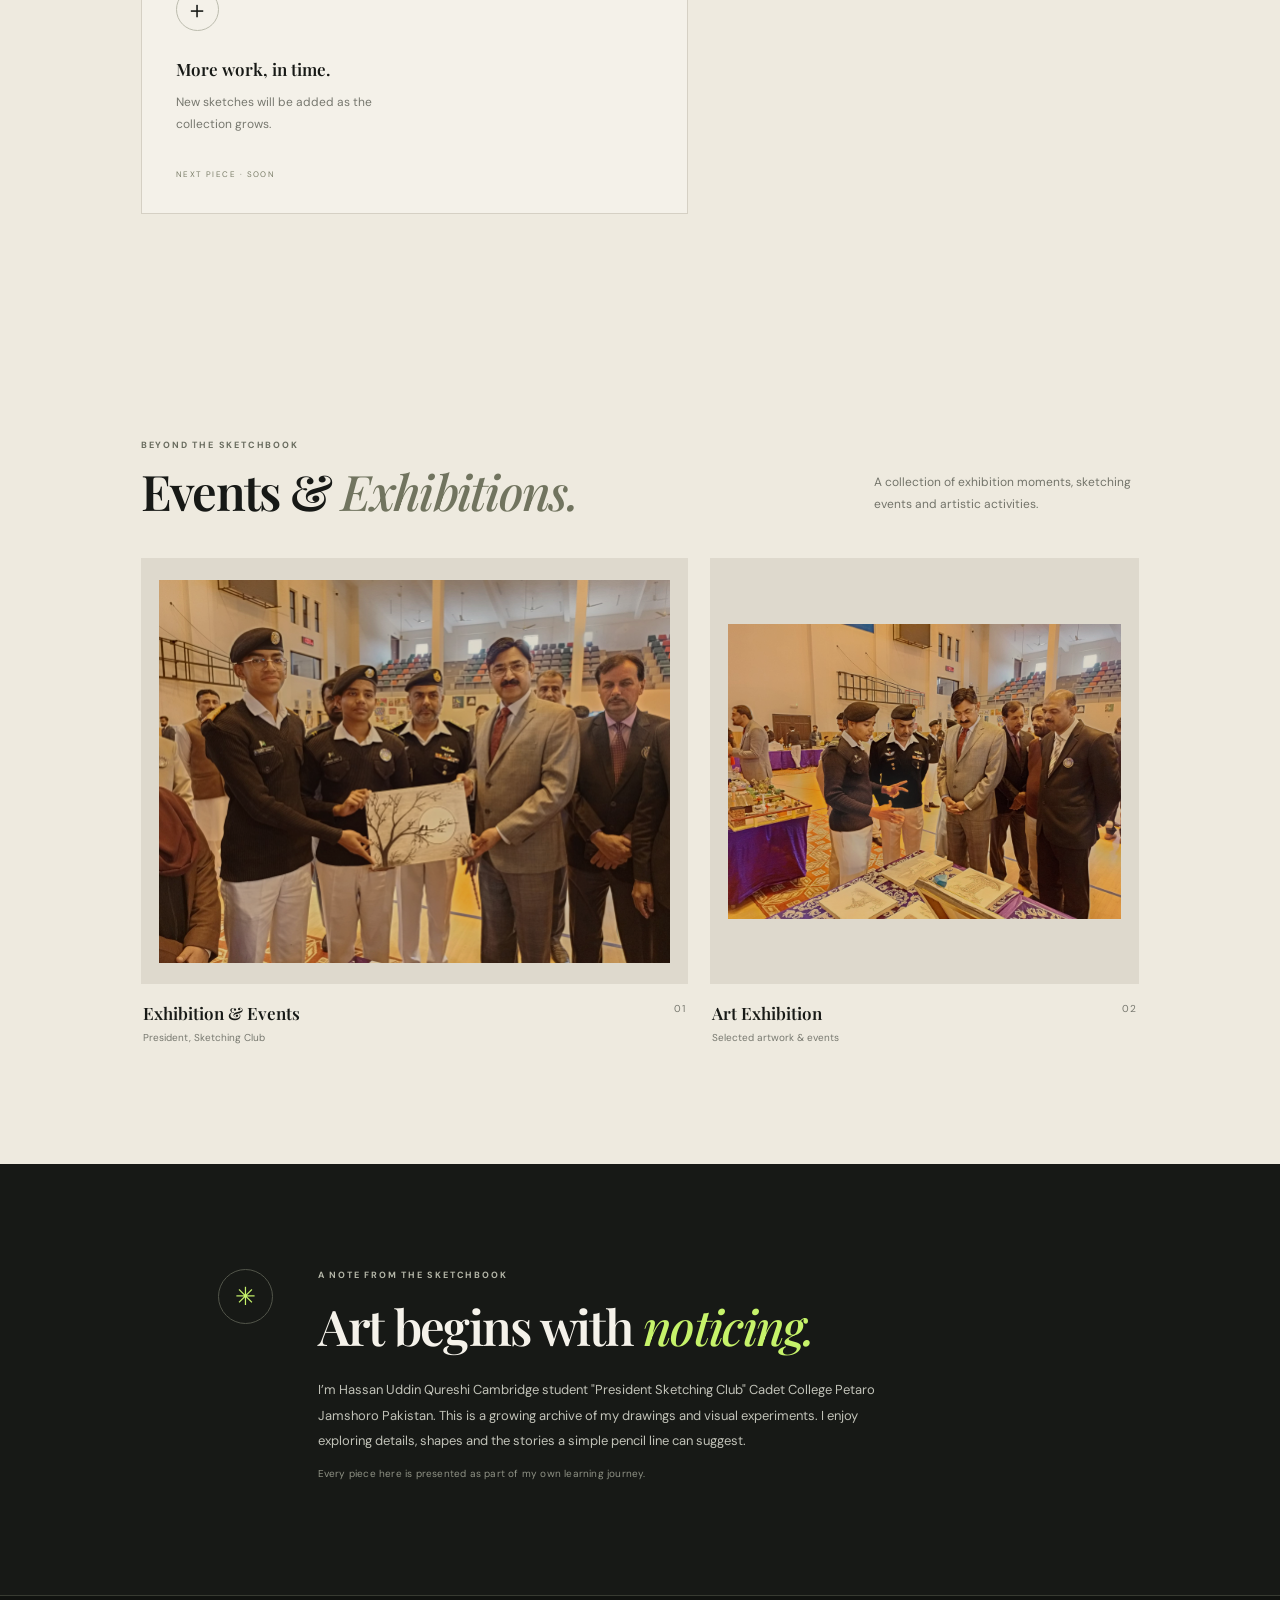
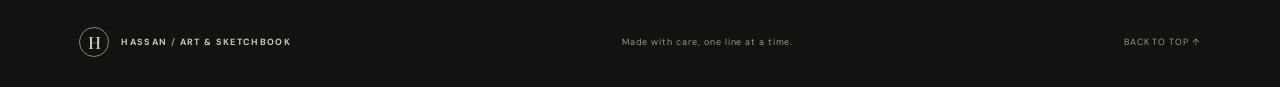
==== commit 9ba5c265: "Update index.html" ====
--- a/index.html
+++ b/index.html
@@ -29,41 +29,6 @@
         <div class="art-stamp"><span>01</span><span>GRAPHITE<br>STUDY</span></div>
         <span class="scribble scribble-one">observe</span><span class="scribble scribble-two">imagine</span>
         
-<button class="art-card"
-  data-image="./exhibition1.jpg"
-  data-title="Exhibition & Events"
-  data-meta="President, Sketching Club">
-  <span class="card-image">
-    <img src="./exhibition1.jpg"
-      alt="Artwork from Hassan's sketching exhibition or event">
-    <span class="view-mark">↗</span>
-  </span>
-  <span class="card-caption">
-    <span>
-      <strong>Exhibition & Events</strong>
-      <small>President, Sketching Club</small>
-    </span>
-    <span class="card-number">03</span>
-  </span>
-</button>
-
-<button class="art-card"
-  data-image="./exhibition2.jpg"
-  data-title="Art Exhibition"
-  data-meta="Selected artwork and events">
-  <span class="card-image">
-    <img src="./exhibition2.jpg"
-      alt="Artwork from Hassan's art portfolio">
-    <span class="view-mark">↗</span>
-  </span>
-  <span class="card-caption">
-    <span>
-      <strong>Art Exhibition</strong>
-      <small>Selected artwork & events</small>
-    </span>
-    <span class="card-number">04</span>
-  </span>
-</button>
 
       </div>
       <div class="hero-foot"><span>INDEPENDENT PRACTICE</span><span>BASED IN PAKISTAN</span><span>SCROLL TO DISCOVER ↓</span></div>
@@ -83,7 +48,53 @@
 
 <div class="coming-card"><span class="plus">＋</span><strong>More work, in time.</strong><p>New sketches will be added as the collection grows.</p><span class="coming-label">NEXT PIECE · SOON</span></div>
     </section>
+<section class="gallery-section events-section" id="events">
+  <div class="section-heading">
+    <div>
+      <p class="eyebrow">BEYOND THE SKETCHBOOK</p>
+      <h2>Events &amp; <em>Exhibitions.</em></h2>
+    </div>
+    <p class="section-note">
+      A collection of exhibition moments, sketching events and artistic activities.
+    </p>
+  </div>
 
+  <div class="gallery-grid">
+    <button class="art-card"
+      data-image="./exhibition1.jpg"
+      data-title="Exhibition & Events"
+      data-meta="President, Sketching Club">
+      <span class="card-image">
+        <img src="./exhibition1.jpg" alt="Hassan's sketching club exhibition or event">
+        <span class="view-mark">↗</span>
+      </span>
+      <span class="card-caption">
+        <span>
+          <strong>Exhibition &amp; Events</strong>
+          <small>President, Sketching Club</small>
+        </span>
+        <span class="card-number">01</span>
+      </span>
+    </button>
+
+    <button class="art-card"
+      data-image="./exhibition2.jpg"
+      data-title="Art Exhibition"
+      data-meta="Selected artwork and events">
+      <span class="card-image">
+        <img src="./exhibition2.jpg" alt="Hassan's art exhibition and portfolio">
+        <span class="view-mark">↗</span>
+      </span>
+      <span class="card-caption">
+        <span>
+          <strong>Art Exhibition</strong>
+          <small>Selected artwork &amp; events</small>
+        </span>
+        <span class="card-number">02</span>
+      </span>
+    </button>
+  </div>
+</section>
     <section class="about-section" id="about">
       <div class="about-symbol">✳</div>
       <div><p class="eyebrow">A NOTE FROM THE SKETCHBOOK</p><h2>Art begins with <em>noticing.</em></h2><p class="about-text">I’m Hassan Uddin Qureshi Cambridge student "President Sketching Club" Cadet College Petaro Jamshoro Pakistan. This is a growing archive of my drawings and visual experiments. I enjoy exploring details, shapes and the stories a simple pencil line can suggest.</p><p class="about-small">Every piece here is presented as part of my own learning journey.</p></div>
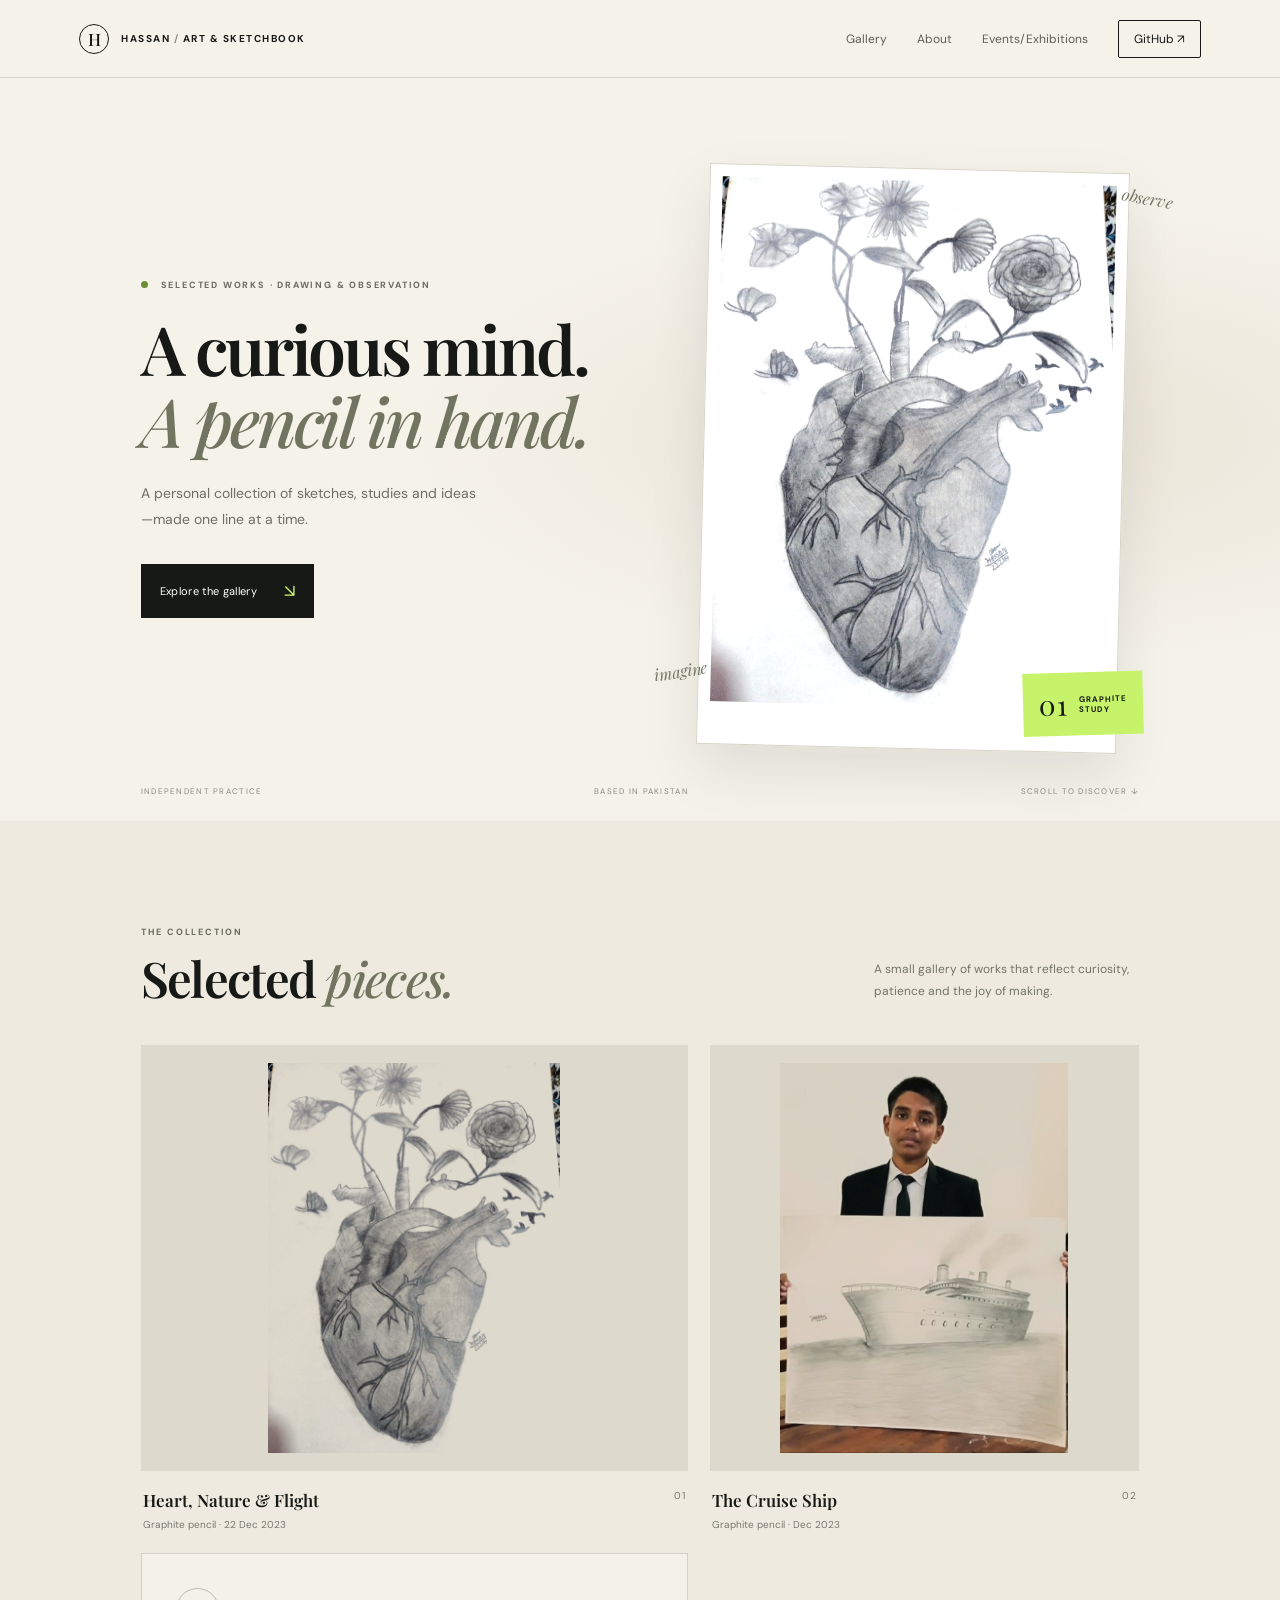
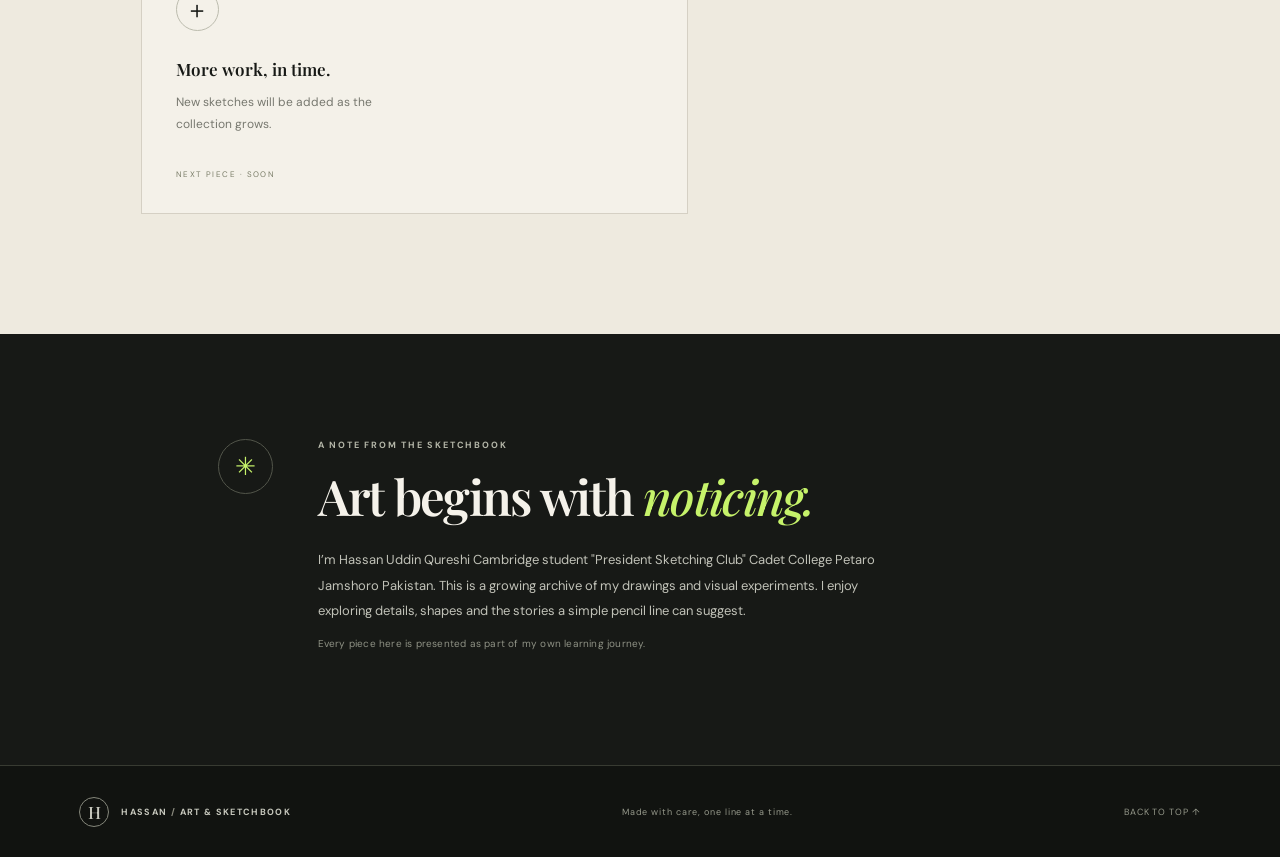
==== commit 081fda33: "Update index.html" ====
--- a/index.html
+++ b/index.html
@@ -14,7 +14,7 @@
 <body>
   <header class="topbar">
     <a class="brand" href="#home" aria-label="Hassan Art home"><span class="brand-mark">H</span><span>HASSAN <i> / </i> ART & SKETCHBOOK</span></a>
-    <nav><a href="#gallery">Gallery</a><a href="#about">About</a><a href="#events">Events/Exhibitions</a><a class="nav-cta" href="https://github.com/" target="_blank" rel="noreferrer">GitHub ↗</a></nav>  </header>
+    <nav><a href="#gallery">Gallery</a><a href="#about">About</a><a href="events.html">Events/Exhibitions</a><a class="nav-cta" href="https://github.com/" target="_blank" rel="noreferrer">GitHub ↗</a></nav>  </header>
 
   <main id="home">
     <section class="hero">
@@ -48,53 +48,6 @@
 
 <div class="coming-card"><span class="plus">＋</span><strong>More work, in time.</strong><p>New sketches will be added as the collection grows.</p><span class="coming-label">NEXT PIECE · SOON</span></div>
     </section>
-<section class="gallery-section events-section" id="events">
-  <div class="section-heading">
-    <div>
-      <p class="eyebrow">BEYOND THE SKETCHBOOK</p>
-      <h2>Events &amp; <em>Exhibitions.</em></h2>
-    </div>
-    <p class="section-note">
-      A collection of exhibition moments, sketching events and artistic activities.
-    </p>
-  </div>
-
-  <div class="gallery-grid">
-    <button class="art-card"
-      data-image="./exhibition1.jpg"
-      data-title="Exhibition & Events"
-      data-meta="President, Sketching Club">
-      <span class="card-image">
-        <img src="./exhibition1.jpg" alt="Hassan's sketching club exhibition or event">
-        <span class="view-mark">↗</span>
-      </span>
-      <span class="card-caption">
-        <span>
-          <strong>Exhibition &amp; Events</strong>
-          <small>President, Sketching Club</small>
-        </span>
-        <span class="card-number">01</span>
-      </span>
-    </button>
-
-    <button class="art-card"
-      data-image="./exhibition2.jpg"
-      data-title="Art Exhibition"
-      data-meta="Selected artwork and events">
-      <span class="card-image">
-        <img src="./exhibition2.jpg" alt="Hassan's art exhibition and portfolio">
-        <span class="view-mark">↗</span>
-      </span>
-      <span class="card-caption">
-        <span>
-          <strong>Art Exhibition</strong>
-          <small>Selected artwork &amp; events</small>
-        </span>
-        <span class="card-number">02</span>
-      </span>
-    </button>
-  </div>
-</section>
     <section class="about-section" id="about">
       <div class="about-symbol">✳</div>
       <div><p class="eyebrow">A NOTE FROM THE SKETCHBOOK</p><h2>Art begins with <em>noticing.</em></h2><p class="about-text">I’m Hassan Uddin Qureshi Cambridge student "President Sketching Club" Cadet College Petaro Jamshoro Pakistan. This is a growing archive of my drawings and visual experiments. I enjoy exploring details, shapes and the stories a simple pencil line can suggest.</p><p class="about-small">Every piece here is presented as part of my own learning journey.</p></div>
